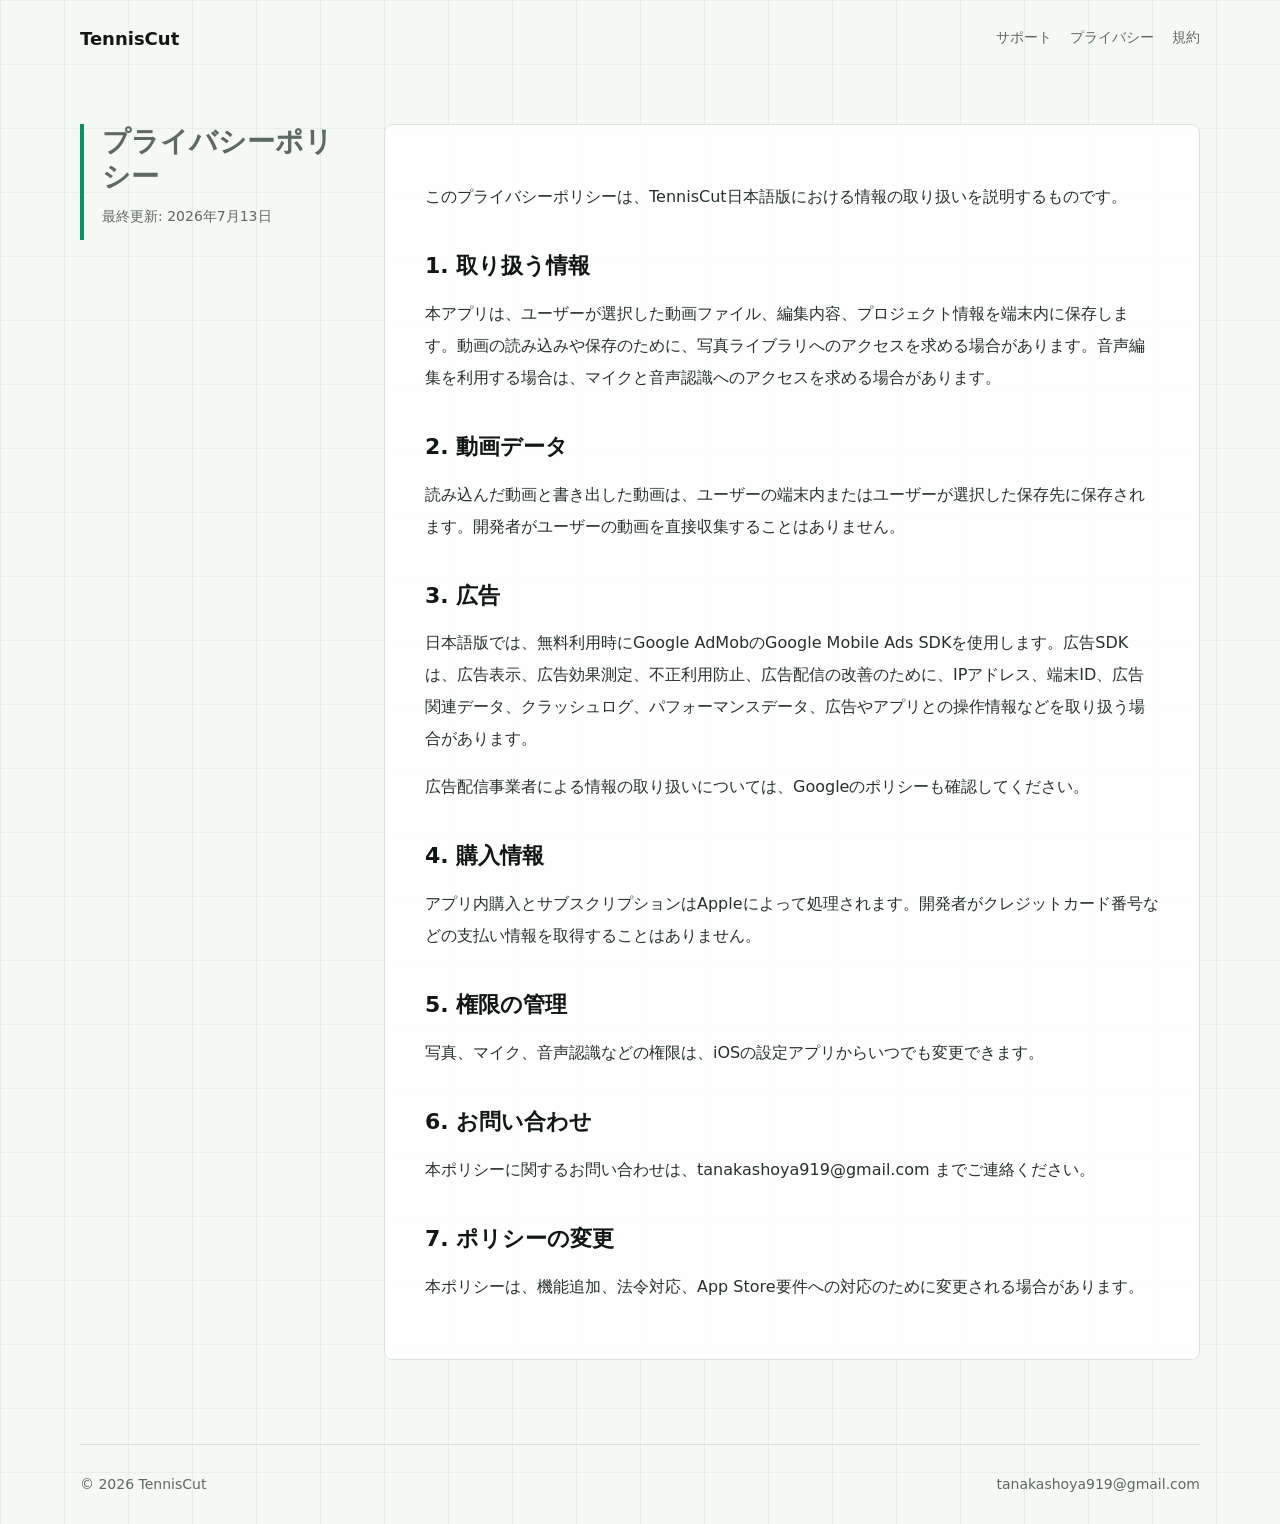
==== docs/privacy/index.html @ c4ab0448 "Add GitHub Pages static site" ====
<!doctype html>
<html lang="ja">
  <head>
    <meta charset="utf-8">
    <meta name="viewport" content="width=device-width, initial-scale=1">
    <title>プライバシーポリシー | TennisCut</title>
    <meta name="description" content="TennisCut日本語版のプライバシーポリシー。">
    <link rel="stylesheet" href="../styles.css">
  </head>
  <body>
    <header class="site-header">
      <a class="brand" href="../">TennisCut</a>
      <nav aria-label="メインナビゲーション">
        <a href="../support/">サポート</a>
        <a href="../privacy/">プライバシー</a>
        <a href="../terms/">規約</a>
      </nav>
    </header>
    <main class="document-shell">
      <aside class="document-aside">
        <h1>プライバシーポリシー</h1>
        <p class="meta">最終更新: 2026年7月13日</p>
      </aside>
      <article class="document">
        <p>このプライバシーポリシーは、TennisCut日本語版における情報の取り扱いを説明するものです。</p>
        <h2>1. 取り扱う情報</h2>
        <p>本アプリは、ユーザーが選択した動画ファイル、編集内容、プロジェクト情報を端末内に保存します。動画の読み込みや保存のために、写真ライブラリへのアクセスを求める場合があります。音声編集を利用する場合は、マイクと音声認識へのアクセスを求める場合があります。</p>
        <h2>2. 動画データ</h2>
        <p>読み込んだ動画と書き出した動画は、ユーザーの端末内またはユーザーが選択した保存先に保存されます。開発者がユーザーの動画を直接収集することはありません。</p>
        <h2>3. 広告</h2>
        <p>日本語版では、無料利用時にGoogle AdMobのGoogle Mobile Ads SDKを使用します。広告SDKは、広告表示、広告効果測定、不正利用防止、広告配信の改善のために、IPアドレス、端末ID、広告関連データ、クラッシュログ、パフォーマンスデータ、広告やアプリとの操作情報などを取り扱う場合があります。</p>
        <p>広告配信事業者による情報の取り扱いについては、Googleのポリシーも確認してください。</p>
        <h2>4. 購入情報</h2>
        <p>アプリ内購入とサブスクリプションはAppleによって処理されます。開発者がクレジットカード番号などの支払い情報を取得することはありません。</p>
        <h2>5. 権限の管理</h2>
        <p>写真、マイク、音声認識などの権限は、iOSの設定アプリからいつでも変更できます。</p>
        <h2>6. お問い合わせ</h2>
        <p>本ポリシーに関するお問い合わせは、<a href="mailto:tanakashoya919@gmail.com">tanakashoya919@gmail.com</a> までご連絡ください。</p>
        <h2>7. ポリシーの変更</h2>
        <p>本ポリシーは、機能追加、法令対応、App Store要件への対応のために変更される場合があります。</p>
      </article>
    </main>
    <footer class="site-footer">
      <span>© 2026 TennisCut</span>
      <a href="mailto:tanakashoya919@gmail.com">tanakashoya919@gmail.com</a>
    </footer>
  </body>
</html>
---- docs/styles.css ----
:root {
  --background: #f6f8f4;
  --foreground: #111814;
  --muted: #5d6a61;
  --panel: #ffffff;
  --line: #dce4da;
  --court: #0f8f66;
  --court-dark: #0d5d48;
}

* {
  box-sizing: border-box;
}

body {
  min-height: 100vh;
  margin: 0;
  background:
    linear-gradient(90deg, rgba(15, 143, 102, 0.08) 1px, transparent 1px),
    linear-gradient(rgba(15, 143, 102, 0.08) 1px, transparent 1px),
    var(--background);
  background-size: 64px 64px;
  color: var(--foreground);
  font-family:
    -apple-system, BlinkMacSystemFont, "Hiragino Sans", "Yu Gothic", Meiryo,
    system-ui, sans-serif;
}

a {
  color: inherit;
  text-decoration: none;
}

.site-header,
.site-footer,
.page-shell,
.document-shell {
  width: min(1120px, calc(100% - 40px));
  margin: 0 auto;
}

.site-header,
.site-footer {
  display: flex;
  align-items: center;
  justify-content: space-between;
  gap: 20px;
}

.site-header {
  min-height: 76px;
}

.brand {
  font-size: 18px;
  font-weight: 700;
}

nav {
  display: flex;
  gap: 18px;
  color: var(--muted);
  font-size: 14px;
  font-weight: 500;
}

nav a:hover,
.site-footer a:hover,
.document a:hover {
  color: var(--court-dark);
}

.hero {
  min-height: calc(100vh - 156px);
  display: grid;
  grid-template-columns: minmax(0, 1fr) 280px;
  align-items: center;
  gap: 48px;
  padding: 48px 0 84px;
}

.eyebrow {
  margin: 0 0 14px;
  color: var(--court-dark);
  font-size: 13px;
  font-weight: 700;
}

h1 {
  margin: 0;
  max-width: 780px;
  font-size: clamp(42px, 7vw, 78px);
  line-height: 1.06;
  letter-spacing: 0;
}

.lead {
  max-width: 700px;
  margin: 24px 0 0;
  color: var(--muted);
  font-size: 18px;
  line-height: 1.9;
}

.hero-actions {
  display: flex;
  flex-wrap: wrap;
  gap: 12px;
  margin-top: 34px;
}

.primary-link,
.secondary-link {
  display: inline-flex;
  min-height: 48px;
  align-items: center;
  border: 1px solid var(--court-dark);
  border-radius: 8px;
  padding: 0 18px;
  font-size: 15px;
  font-weight: 700;
}

.primary-link {
  background: var(--court-dark);
  color: #ffffff;
}

.secondary-link {
  background: rgba(255, 255, 255, 0.72);
  color: var(--court-dark);
}

.app-tile {
  justify-self: end;
  width: 240px;
  aspect-ratio: 1;
  display: grid;
  place-items: center;
  align-content: center;
  gap: 18px;
  border: 1px solid var(--line);
  border-radius: 8px;
  background: var(--panel);
  box-shadow: 0 18px 44px rgba(17, 24, 20, 0.1);
}

.app-tile img {
  border-radius: 28px;
  box-shadow: 0 10px 22px rgba(17, 24, 20, 0.18);
}

.app-tile span {
  color: var(--muted);
  font-size: 14px;
  font-weight: 700;
}

.link-grid {
  display: grid;
  grid-template-columns: repeat(3, minmax(0, 1fr));
  gap: 16px;
  margin: -56px 0 76px;
}

.info-card {
  min-height: 150px;
  border: 1px solid var(--line);
  border-radius: 8px;
  background: var(--panel);
  padding: 22px;
}

.info-card span {
  display: block;
  margin-bottom: 12px;
  font-size: 18px;
  font-weight: 700;
}

.info-card p {
  margin: 0;
  color: var(--muted);
  font-size: 14px;
  line-height: 1.8;
}

.document-shell {
  display: grid;
  grid-template-columns: 260px minmax(0, 1fr);
  gap: 44px;
  padding: 48px 0 84px;
}

.document-aside {
  position: sticky;
  top: 24px;
  height: fit-content;
  border-left: 4px solid var(--court);
  padding-left: 18px;
  color: var(--muted);
}

.document-aside h1 {
  margin-bottom: 12px;
  font-size: 28px;
  line-height: 1.25;
}

.document {
  border: 1px solid var(--line);
  border-radius: 8px;
  background: rgba(255, 255, 255, 0.9);
  padding: 40px;
}

.document h2 {
  margin: 38px 0 14px;
  font-size: 22px;
  line-height: 1.4;
}

.document h2:first-child {
  margin-top: 0;
}

.document p,
.document li {
  color: #26312b;
  font-size: 16px;
  line-height: 2;
}

.document ul {
  padding-left: 1.2em;
}

.meta {
  color: var(--muted);
  font-size: 14px;
}

.contact-box {
  border: 1px solid var(--line);
  border-radius: 8px;
  background: #eef7f2;
  padding: 18px;
}

.site-footer {
  min-height: 80px;
  border-top: 1px solid var(--line);
  color: var(--muted);
  font-size: 14px;
}

@media (max-width: 820px) {
  .site-header,
  .site-footer {
    width: min(100% - 28px, 1120px);
    align-items: flex-start;
    flex-direction: column;
    justify-content: center;
    padding: 16px 0;
  }

  nav {
    flex-wrap: wrap;
  }

  .page-shell,
  .document-shell {
    width: min(100% - 28px, 1120px);
  }

  .hero {
    min-height: auto;
    grid-template-columns: 1fr;
    gap: 28px;
    padding: 32px 0 84px;
  }

  h1 {
    font-size: 44px;
  }

  .lead {
    font-size: 16px;
  }

  .app-tile {
    justify-self: start;
    width: 180px;
  }

  .link-grid {
    grid-template-columns: 1fr;
    margin-top: -44px;
  }

  .document-shell {
    display: block;
    padding-top: 28px;
  }

  .document-aside {
    position: static;
    margin-bottom: 22px;
  }

  .document {
    padding: 24px;
  }
}
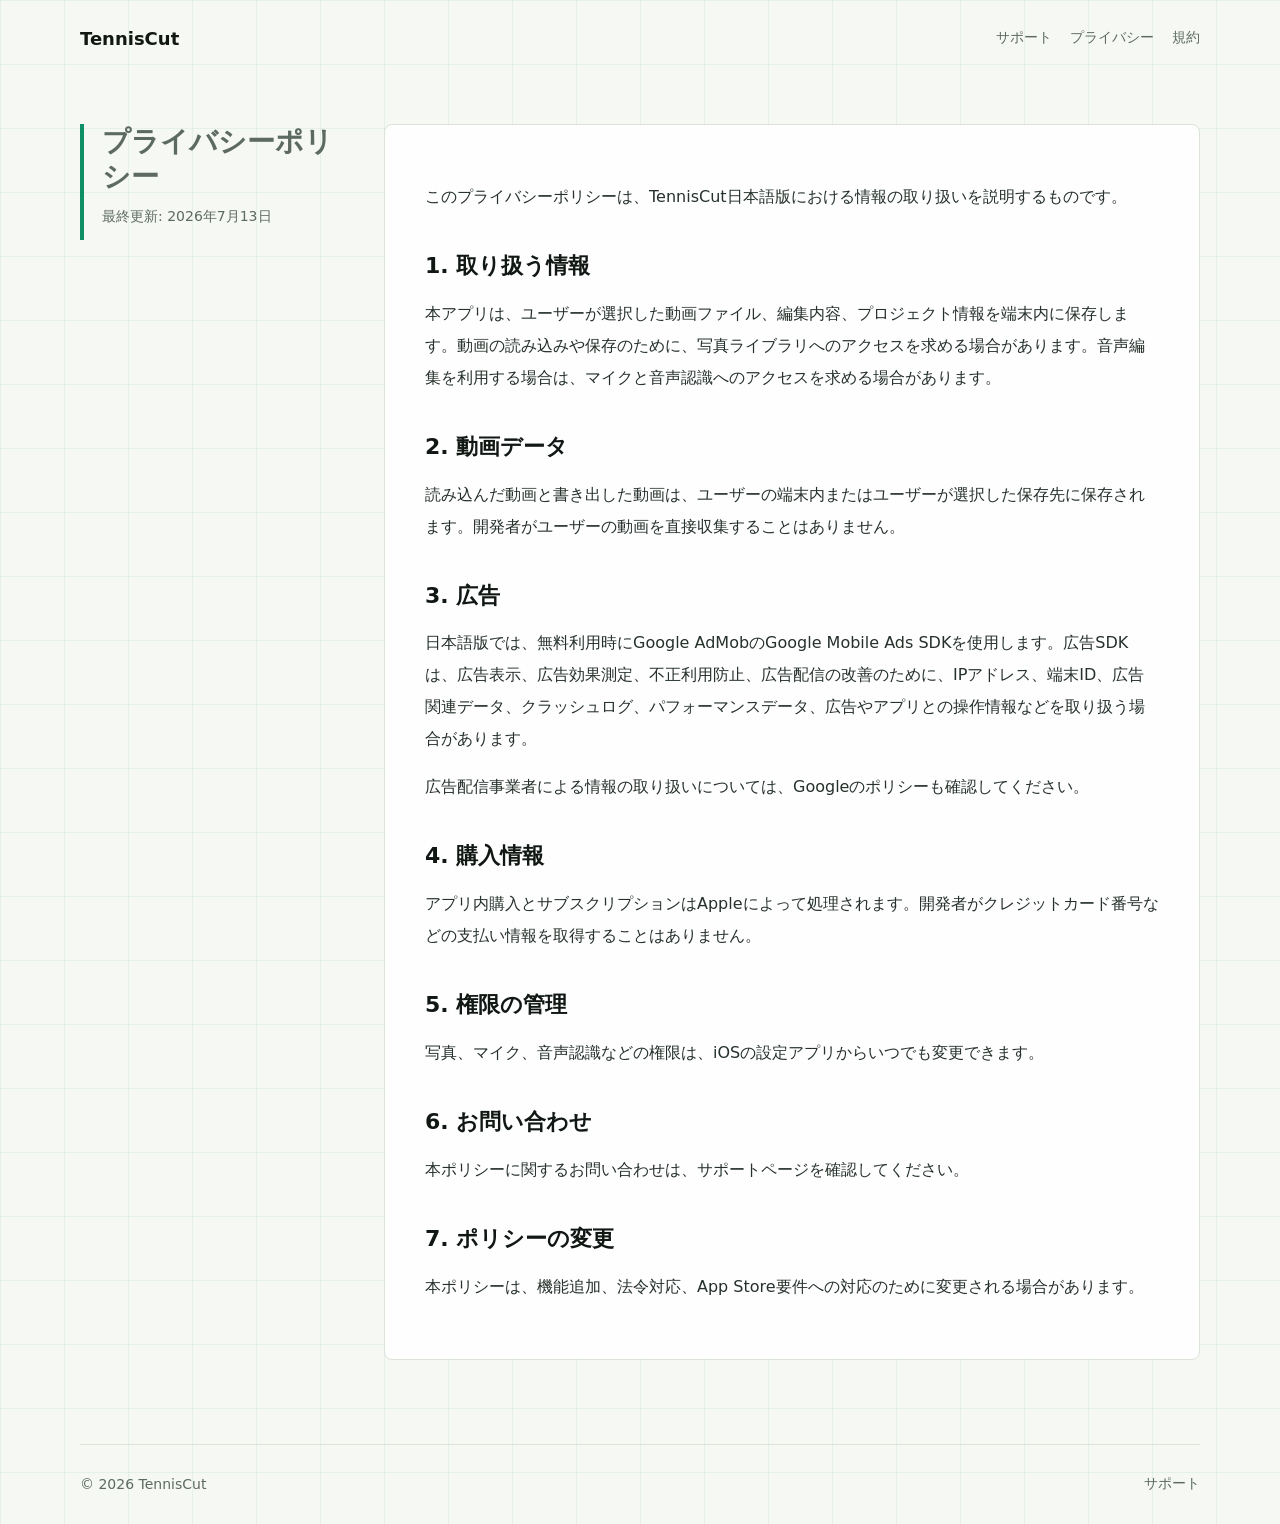
==== commit 76d48130: "Remove public contact email" ====
--- a/docs/privacy/index.html
+++ b/docs/privacy/index.html
@@ -35,14 +35,14 @@
         <h2>5. 権限の管理</h2>
         <p>写真、マイク、音声認識などの権限は、iOSの設定アプリからいつでも変更できます。</p>
         <h2>6. お問い合わせ</h2>
-        <p>本ポリシーに関するお問い合わせは、<a href="mailto:tanakashoya919@gmail.com">tanakashoya919@gmail.com</a> までご連絡ください。</p>
+        <p>本ポリシーに関するお問い合わせは、<a href="../support/">サポートページ</a>を確認してください。</p>
         <h2>7. ポリシーの変更</h2>
         <p>本ポリシーは、機能追加、法令対応、App Store要件への対応のために変更される場合があります。</p>
       </article>
     </main>
     <footer class="site-footer">
       <span>© 2026 TennisCut</span>
-      <a href="mailto:tanakashoya919@gmail.com">tanakashoya919@gmail.com</a>
+      <a href="../support/">サポート</a>
     </footer>
   </body>
 </html>
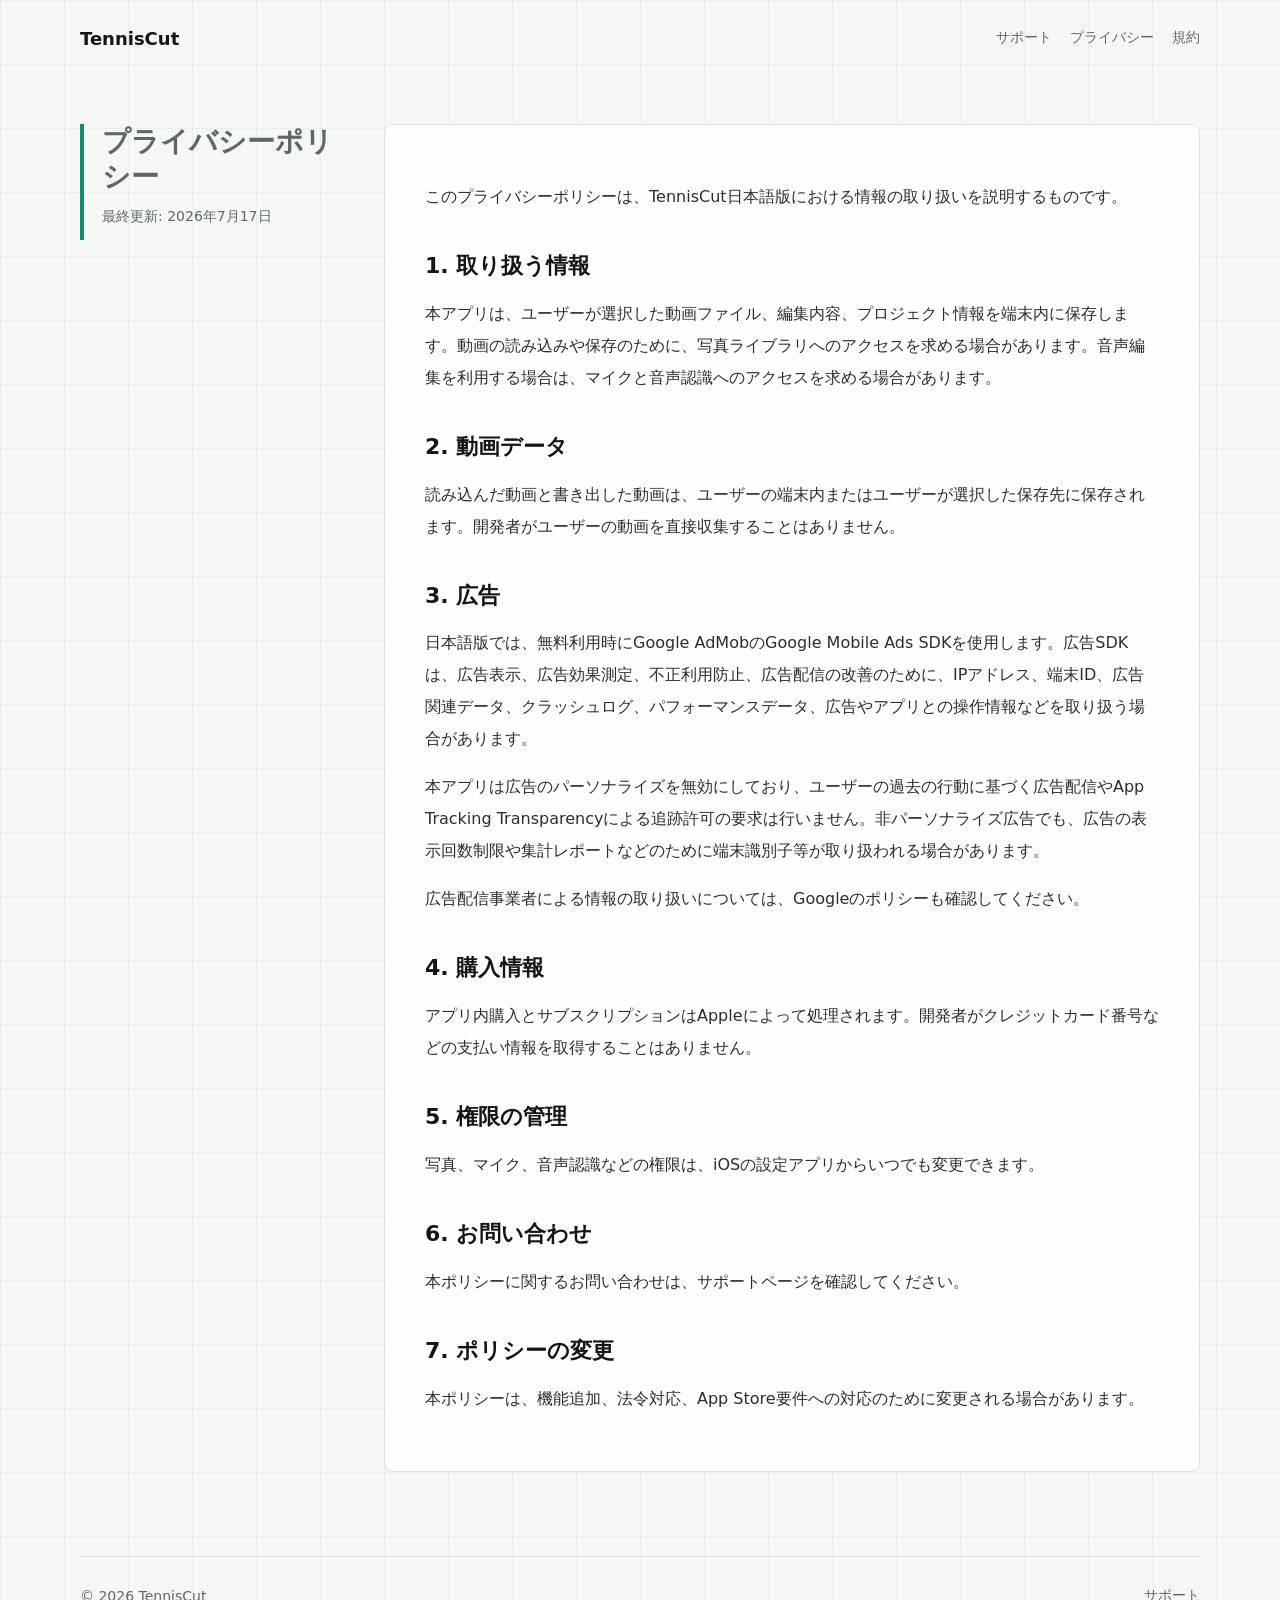
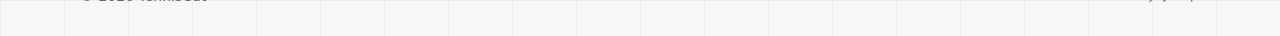
==== commit 51ce8df0: "Update privacy and subscription terms" ====
--- a/docs/privacy/index.html
+++ b/docs/privacy/index.html
@@ -19,7 +19,7 @@
     <main class="document-shell">
       <aside class="document-aside">
         <h1>プライバシーポリシー</h1>
-        <p class="meta">最終更新: 2026年7月13日</p>
+        <p class="meta">最終更新: 2026年7月17日</p>
       </aside>
       <article class="document">
         <p>このプライバシーポリシーは、TennisCut日本語版における情報の取り扱いを説明するものです。</p>
@@ -29,6 +29,7 @@
         <p>読み込んだ動画と書き出した動画は、ユーザーの端末内またはユーザーが選択した保存先に保存されます。開発者がユーザーの動画を直接収集することはありません。</p>
         <h2>3. 広告</h2>
         <p>日本語版では、無料利用時にGoogle AdMobのGoogle Mobile Ads SDKを使用します。広告SDKは、広告表示、広告効果測定、不正利用防止、広告配信の改善のために、IPアドレス、端末ID、広告関連データ、クラッシュログ、パフォーマンスデータ、広告やアプリとの操作情報などを取り扱う場合があります。</p>
+        <p>本アプリは広告のパーソナライズを無効にしており、ユーザーの過去の行動に基づく広告配信やApp Tracking Transparencyによる追跡許可の要求は行いません。非パーソナライズ広告でも、広告の表示回数制限や集計レポートなどのために端末識別子等が取り扱われる場合があります。</p>
         <p>広告配信事業者による情報の取り扱いについては、Googleのポリシーも確認してください。</p>
         <h2>4. 購入情報</h2>
         <p>アプリ内購入とサブスクリプションはAppleによって処理されます。開発者がクレジットカード番号などの支払い情報を取得することはありません。</p>
